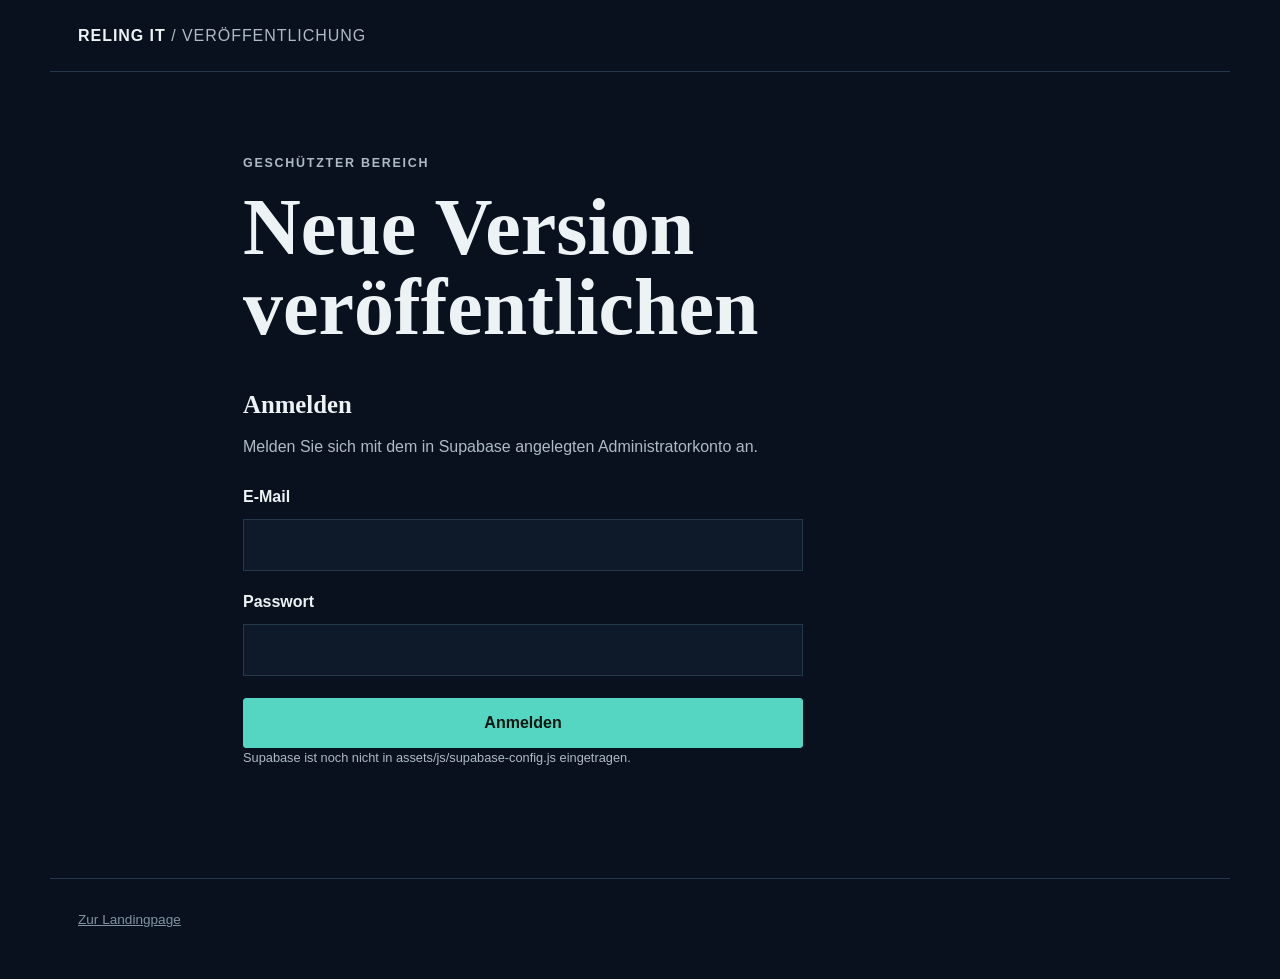
==== admin.html @ 543d645a "Refine site structure, legal pages, and PDF navigation" ====
<!doctype html>
<html lang="de">
<head>
  <meta charset="utf-8">
  <meta name="viewport" content="width=device-width, initial-scale=1">
  <meta name="robots" content="noindex, nofollow">
  <title>Neue Version veröffentlichen</title>
  <link rel="stylesheet" href="assets/css/styles.css">
  <link rel="stylesheet" href="assets/css/legal.css">
  <script src="assets/js/supabase-config.js"></script>
  <script src="assets/js/admin.js" defer></script>
</head>
<body>
  <header class="site-header">
    <a class="brand" href="index.html">Reling IT <span>/ Veröffentlichung</span></a>
  </header>

  <main class="legal">
    <p class="section-label">Geschützter Bereich</p>
    <h1>Neue Version veröffentlichen</h1>

    <section id="login-panel" aria-labelledby="login-title">
      <h2 id="login-title">Anmelden</h2>
      <p>Melden Sie sich mit dem in Supabase angelegten Administratorkonto an.</p>
      <form id="login-form" class="admin-form">
        <label for="admin-email">E-Mail</label>
        <input id="admin-email" type="email" required autocomplete="username">

        <label for="admin-password">Passwort</label>
        <input
          id="admin-password"
          type="password"
          required
          autocomplete="current-password"
        >

        <button class="button primary" type="submit">Anmelden</button>
      </form>
    </section>

    <section id="publish-panel" aria-labelledby="publish-title" hidden>
      <h2 id="publish-title">Fortsetzung hochladen</h2>
      <p class="notice">
        Erst wenn beide Dateien erfolgreich hochgeladen sind, wird die neue
        Version auf der Landingpage sichtbar.
      </p>

      <form id="publish-form" class="admin-form">
        <label for="version">Versionsnummer</label>
        <input id="version" required placeholder="z. B. 1.11">

        <label for="display-date">Angezeigtes Datum</label>
        <input
          id="display-date"
          required
          placeholder="z. B. 15. September 2026"
        >

        <label for="page-count">Seitenzahl</label>
        <input id="page-count" type="number" min="1" max="1000" required>

        <label for="story-html">HTML-Lesefassung</label>
        <input id="story-html" type="file" accept=".html,text/html" required>

        <label for="story-pdf">PDF</label>
        <input id="story-pdf" type="file" accept=".pdf,application/pdf" required>

        <button class="button primary" type="submit">
          Version jetzt veröffentlichen
        </button>
        <button class="button secondary" id="logout" type="button">
          Abmelden
        </button>
      </form>
    </section>

    <p id="admin-status" class="form-note" aria-live="polite"></p>
  </main>

  <footer>
    <a href="index.html">Zur Landingpage</a>
  </footer>
</body>
</html>
---- assets/css/styles.css ----
/* ---------- Design tokens and base styles ---------- */
:root {
  --night: #08111d;
  --panel: #0e1a29;
  --ink: #edf2f4;
  --muted: #aebbc6;
  --line: #24384a;
  --cyan: #55d6c2;
  --gold: #f1b854;
  --paper: #f3efe6;
  --paper-ink: #14202a;
}

* {
  box-sizing: border-box;
}

html {
  scroll-behavior: smooth;
}

body {
  margin: 0;
  background: var(--night);
  color: var(--ink);
  font-family: Inter, "Segoe UI", Arial, sans-serif;
  line-height: 1.6;
}

a {
  color: inherit;
}

a:focus-visible,
button:focus-visible,
select:focus-visible,
textarea:focus-visible,
input:focus-visible {
  outline: 3px solid var(--gold);
  outline-offset: 3px;
}

main,
footer {
  max-width: 1180px;
  margin: auto;
}

/* ---------- Shared header and controls ---------- */
.site-header {
  display: flex;
  align-items: center;
  justify-content: space-between;
  height: 72px;
  max-width: 1180px;
  margin: auto;
  padding: 0 28px;
  border-bottom: 1px solid var(--line);
}

.brand {
  font-weight: 800;
  letter-spacing: 0.06em;
  text-decoration: none;
  text-transform: uppercase;
}

.brand span {
  color: var(--muted);
  font-weight: 400;
}

.site-header nav {
  display: flex;
  gap: 28px;
}

.site-header nav a {
  color: var(--muted);
  font-size: 0.9rem;
  text-decoration: none;
}

.site-header nav a:hover,
.site-header nav a:focus {
  color: var(--ink);
}

.button {
  display: inline-flex;
  align-items: center;
  justify-content: center;
  min-height: 50px;
  padding: 0 22px;
  border: 1px solid var(--cyan);
  border-radius: 3px;
  font: inherit;
  font-weight: 700;
  text-decoration: none;
  cursor: pointer;
}

.button:hover,
.button:focus {
  filter: brightness(1.08);
  transform: translateY(-1px);
}

.button:disabled {
  cursor: wait;
  opacity: 0.65;
}

.primary {
  background: var(--cyan);
  color: #071710;
}

.secondary {
  background: transparent;
  color: var(--cyan);
}

.text-link {
  align-self: center;
  color: var(--muted);
  font-size: 0.9rem;
  text-underline-offset: 4px;
}

.kicker,
.section-label {
  color: var(--cyan);
  font-size: 0.78rem;
  font-weight: 700;
  letter-spacing: 0.14em;
  text-transform: uppercase;
}

h2 {
  margin: 14px 0;
  font-family: Georgia, serif;
  font-size: clamp(2.3rem, 5vw, 4.2rem);
  line-height: 1.05;
}

/* ---------- Hero ---------- */
.hero {
  display: grid;
  grid-template-columns: 1.05fr 0.95fr;
  align-items: center;
  min-height: 680px;
  padding: 76px 28px 80px;
  gap: 70px;
}

.hero h1 {
  margin: 24px 0 34px;
  font-family: Georgia, serif;
  font-size: clamp(4.2rem, 9vw, 7.8rem);
  letter-spacing: -0.065em;
  line-height: 0.82;
}

.lede {
  max-width: 600px;
  color: var(--muted);
  font-size: clamp(1.1rem, 2vw, 1.45rem);
}

.actions {
  display: flex;
  flex-wrap: wrap;
  gap: 14px;
  margin: 36px 0 18px;
}

.meta {
  color: #8293a2;
  font-size: 0.85rem;
}

.hero-art {
  position: relative;
  height: 520px;
  overflow: hidden;
  border: 1px solid var(--line);
  background: linear-gradient(#15263a, #08111d 65%);
  clip-path: polygon(7% 0, 100% 0, 100% 93%, 0 100%, 0 8%);
}

.moon {
  position: absolute;
  top: 12%;
  right: 14%;
  width: 90px;
  height: 90px;
  border-radius: 50%;
  background: #e8e7d8;
  box-shadow: 0 0 60px #dbe6e080;
}

.route {
  position: absolute;
  bottom: -30px;
  left: 50%;
  width: 2px;
  height: 420px;
  background: repeating-linear-gradient(
    var(--gold) 0 25px,
    transparent 25px 48px
  );
  transform-origin: bottom;
}

.route-a { transform: rotate(-17deg); }
.route-b { transform: rotate(17deg); }

.car {
  position: absolute;
  bottom: 42px;
  left: calc(50% - 50px);
  width: 100px;
  height: 52px;
  border: 1px solid #60768a;
  border-radius: 28px 28px 10px 10px;
  background: #26394d;
}

.car span {
  position: absolute;
  bottom: -8px;
  width: 22px;
  height: 22px;
  border: 4px solid #26394d;
  border-radius: 50%;
  background: #050a10;
}

.car span:first-child { left: 11px; }
.car span:last-child { right: 11px; }

.signal {
  position: absolute;
  top: 57%;
  font: 600 0.75rem ui-monospace, monospace;
  letter-spacing: 0.08em;
}

.signal::before {
  display: block;
  width: 8px;
  height: 8px;
  margin: auto auto 7px;
  border-radius: 50%;
  box-shadow: 0 0 0 6px currentColor;
  content: "";
}

.navis { left: 18%; color: var(--cyan); }
.lumen { right: 16%; color: var(--gold); }

/* ---------- Editorial content ---------- */
.story {
  display: grid;
  grid-template-columns: 1fr 1fr;
  gap: 80px;
  margin: 0 28px;
  padding: 92px 0;
  border-top: 1px solid var(--line);
}

.story-copy {
  color: var(--muted);
  font-size: 1.15rem;
}

.themes {
  display: grid;
  grid-template-columns: repeat(3, 1fr);
  margin: 0 28px 110px;
  border: 1px solid var(--line);
}

.themes article {
  min-height: 220px;
  padding: 34px;
}

.themes article + article { border-left: 1px solid var(--line); }
.themes span { color: var(--gold); font-family: ui-monospace, monospace; }
.themes h3 { margin: 35px 0 10px; font-size: 1.25rem; }
.themes p { margin: 0; color: var(--muted); }

.feedback {
  display: grid;
  grid-template-columns: 0.85fr 1.15fr;
  gap: 80px;
  margin: 0 28px 90px;
  padding: 72px;
  background: var(--paper);
  color: var(--paper-ink);
}

.feedback > div > p:last-child { color: #53636d; }
.feedback form { display: grid; gap: 10px; }
.feedback label { font-size: 0.88rem; font-weight: 700; }

.feedback select,
.feedback textarea {
  width: 100%;
  padding: 12px;
  border: 1px solid #aab4b6;
  border-radius: 2px;
  background: #fff;
  font: inherit;
}

.feedback textarea { resize: vertical; }

.check {
  display: flex;
  align-items: flex-start;
  gap: 10px;
  margin: 6px 0 10px;
  font-weight: 400 !important;
}

.check input { margin-top: 5px; }
.form-note { margin: 0; color: #66747c; font-size: 0.8rem; }

/* Honeypot: available to bots, outside the visible viewport for readers. */
.trap {
  position: absolute;
  left: -10000px;
  width: 1px;
  height: 1px;
  overflow: hidden;
}

.ai-note {
  margin: 0 28px 90px;
  padding: 42px;
  border: 1px solid var(--line);
}

.ai-note h2 { font-size: 2rem; }
.ai-note p:last-child { max-width: 75ch; color: var(--muted); }

footer {
  display: flex;
  justify-content: space-between;
  gap: 24px;
  padding: 30px 28px 48px;
  border-top: 1px solid var(--line);
  color: #8293a2;
  font-size: 0.85rem;
}

footer p { margin: 0; }
footer nav { text-align: right; }

/* ---------- PDF viewer ---------- */
.viewer-page {
  display: grid;
  grid-template-rows: auto 1fr;
  min-height: 100vh;
}

.viewer-header {
  display: flex;
  align-items: center;
  justify-content: space-between;
  gap: 20px;
  padding: 14px 24px;
  border-bottom: 1px solid var(--line);
  background: var(--panel);
}

.viewer-main {
  display: grid;
  grid-template-rows: 1fr auto;
  width: 100%;
  max-width: none;
  min-height: 0;
}

#pdf-frame {
  width: 100%;
  height: 100%;
  min-height: calc(100vh - 95px);
  border: 0;
  background: #333;
}

.viewer-fallback {
  margin: 0;
  padding: 8px 24px;
  color: var(--muted);
  font-size: 0.85rem;
}

/* ---------- Responsive behavior ---------- */
@media (max-width: 800px) {
  .site-header nav { display: none; }
  .hero { grid-template-columns: 1fr; padding-top: 52px; }
  .hero h1 { font-size: clamp(4rem, 20vw, 6rem); }
  .hero-art { height: 380px; }
  .story,
  .feedback { grid-template-columns: 1fr; gap: 30px; }
  .themes { grid-template-columns: 1fr; }
  .themes article + article { border-top: 1px solid var(--line); border-left: 0; }
  .feedback { padding: 40px 26px; }
  footer { flex-direction: column; }
  footer nav { text-align: left; }
}

@media (max-width: 520px) {
  .viewer-header { align-items: stretch; flex-direction: column; }
  .viewer-header .button { width: 100%; }
  #pdf-frame { min-height: calc(100vh - 160px); }
}

@media (prefers-reduced-motion: reduce) {
  html { scroll-behavior: auto; }
  .button { transition: none; }
}
---- assets/css/legal.css ----
/* Legal and administration pages extend the shared site design. */
main.legal {
  max-width: 850px;
  margin: 0 auto;
  padding: 70px 28px 110px;
}

.legal h1 {
  margin: 0 0 45px;
  font-family: Georgia, serif;
  font-size: clamp(2.8rem, 7vw, 5rem);
  line-height: 1;
}

.legal h2 {
  margin-top: 42px;
  font-size: 1.55rem;
}

.legal p,
.legal li { color: var(--muted); }
.legal a { color: var(--cyan); }

.placeholder {
  display: inline-block;
  padding: 1px 6px;
  border: 1px solid #795036;
  background: #3a251b;
  color: #ffc78d;
}

.legal .notice {
  padding: 18px;
  border-left: 3px solid var(--gold);
  background: var(--panel);
}

.admin-form {
  display: grid;
  gap: 10px;
  max-width: 560px;
}

.admin-form label {
  margin-top: 8px;
  font-weight: 700;
}

.admin-form input {
  padding: 12px;
  border: 1px solid var(--line);
  background: var(--panel);
  color: var(--ink);
  font: inherit;
}

.admin-form .button { margin-top: 12px; }
.admin-form .secondary { background: transparent; }
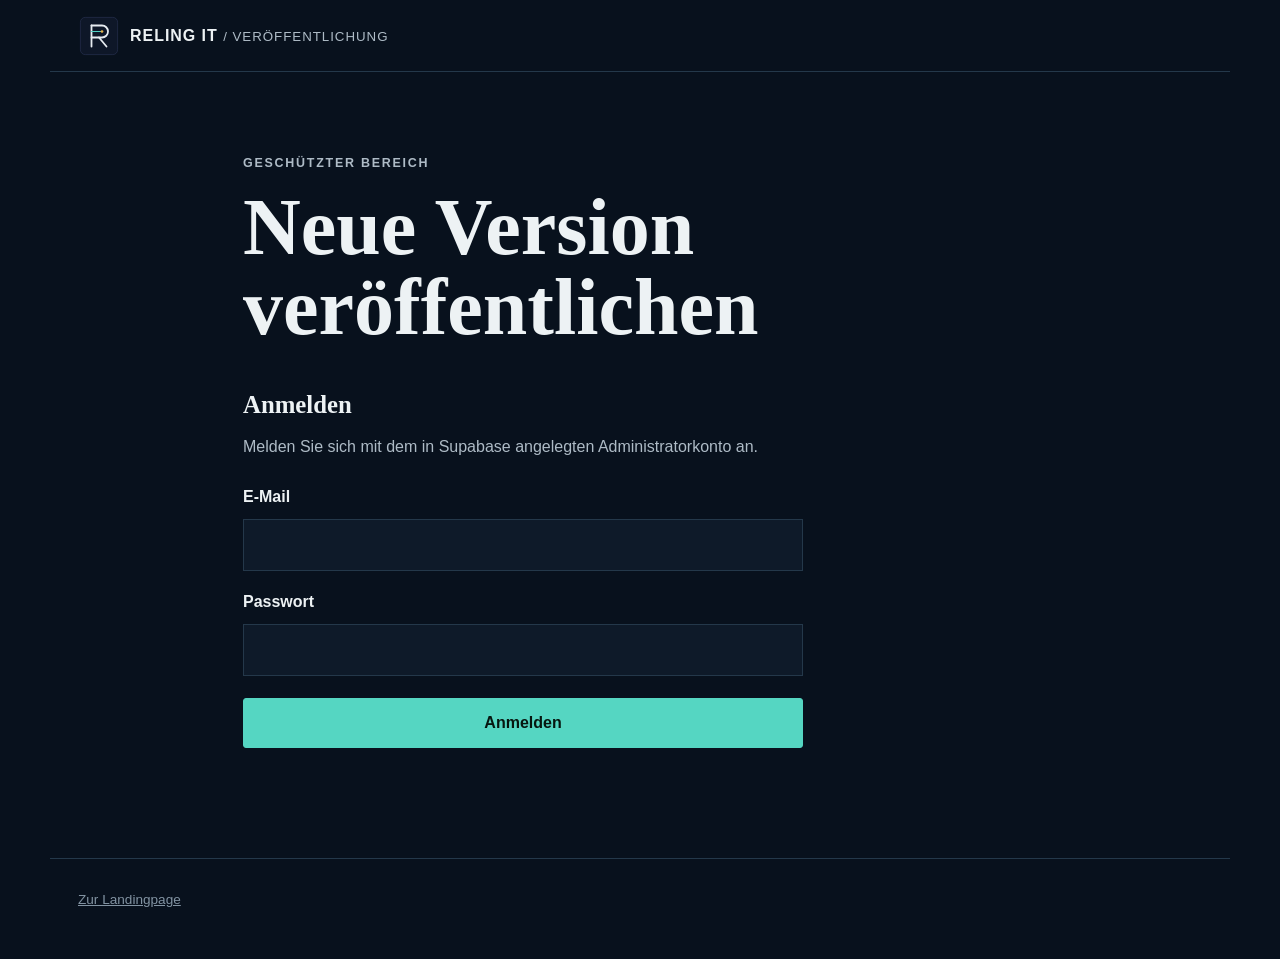
==== commit e779825b: "Publish story v1.18 with workshop handout and branding" ====
--- a/admin.html
+++ b/admin.html
@@ -5,6 +5,7 @@
   <meta name="viewport" content="width=device-width, initial-scale=1">
   <meta name="robots" content="noindex, nofollow">
   <title>Neue Version veröffentlichen</title>
+  <link rel="icon" href="assets/img/favicon.png" type="image/png">
   <link rel="stylesheet" href="assets/css/styles.css">
   <link rel="stylesheet" href="assets/css/legal.css">
   <script src="assets/js/supabase-config.js"></script>
@@ -12,7 +13,7 @@
 </head>
 <body>
   <header class="site-header">
-    <a class="brand" href="index.html">Reling IT <span>/ Veröffentlichung</span></a>
+    <a class="brand" href="index.html"><img src="assets/img/reling-it-logo.svg" alt=""><span>Reling IT <small>/ Veröffentlichung</small></span></a>
   </header>
 
   <main class="legal">
@@ -65,6 +66,15 @@
         <label for="story-pdf">PDF</label>
         <input id="story-pdf" type="file" accept=".pdf,application/pdf" required>
 
+        <fieldset class="optional-files">
+          <legend>Begleitendes Handout (optional)</legend>
+          <p>Wenn das Handout geändert wurde, bitte immer HTML und PDF gemeinsam auswählen.</p>
+          <label for="handout-html">Handout als HTML</label>
+          <input id="handout-html" type="file" accept=".html,text/html">
+          <label for="handout-pdf">Handout als PDF</label>
+          <input id="handout-pdf" type="file" accept=".pdf,application/pdf">
+        </fieldset>
+
         <button class="button primary" type="submit">
           Version jetzt veröffentlichen
         </button>
--- a/assets/css/styles.css
+++ b/assets/css/styles.css
@@ -59,13 +59,21 @@
 }
 
 .brand {
+  display: inline-flex;
+  align-items: center;
+  gap: 10px;
   font-weight: 800;
   letter-spacing: 0.06em;
   text-decoration: none;
   text-transform: uppercase;
 }
 
-.brand span {
+.brand img {
+  width: 42px;
+  height: 42px;
+}
+
+.brand small {
   color: var(--muted);
   font-weight: 400;
 }
@@ -261,7 +269,8 @@
 .lumen { right: 16%; color: var(--gold); }
 
 /* ---------- Editorial content ---------- */
-.story {
+.story,
+.companion {
   display: grid;
   grid-template-columns: 1fr 1fr;
   gap: 80px;
@@ -269,6 +278,13 @@
   padding: 92px 0;
   border-top: 1px solid var(--line);
 }
+
+.companion-copy {
+  color: var(--muted);
+  font-size: 1.08rem;
+}
+
+.companion-copy .actions { margin-bottom: 0; }
 
 .story-copy {
   color: var(--muted);
@@ -377,6 +393,100 @@
   background: var(--panel);
 }
 
+.viewer-brand {
+  display: flex;
+  align-items: center;
+  gap: 12px;
+}
+
+.viewer-brand img {
+  display: block;
+  width: 46px;
+  height: 46px;
+}
+
+.optional-files {
+  display: grid;
+  gap: 10px;
+  margin: 18px 0;
+  padding: 18px;
+  border: 1px solid var(--line);
+}
+
+.optional-files p { margin: 0 0 6px; color: var(--muted); }
+
+.viewer-meta {
+  display: grid;
+  gap: 2px;
+  text-align: right;
+}
+
+.viewer-meta span {
+  color: var(--muted);
+  font-size: 0.85rem;
+}
+
+.reader-navigation {
+  display: grid;
+  grid-template-columns: auto minmax(190px, 320px);
+  align-items: center;
+  gap: 2px 10px;
+}
+
+.reader-navigation label {
+  color: var(--muted);
+  font-size: 0.8rem;
+}
+
+.reader-navigation select {
+  min-height: 42px;
+  padding: 6px 34px 6px 10px;
+  border: 1px solid var(--line);
+  border-radius: 8px;
+  background: var(--panel);
+  color: var(--ink);
+  font: inherit;
+}
+
+#current-section {
+  grid-column: 1 / -1;
+  overflow: hidden;
+  color: var(--muted);
+  font-size: 0.78rem;
+  text-align: center;
+  text-overflow: ellipsis;
+  white-space: nowrap;
+}
+
+.zoom-controls {
+  display: flex;
+  align-items: center;
+  gap: 6px;
+}
+
+.zoom-controls button {
+  min-width: 42px;
+  min-height: 42px;
+  padding: 6px 10px;
+  border: 1px solid var(--line);
+  border-radius: 8px;
+  background: var(--panel);
+  color: var(--ink);
+  font: inherit;
+  font-weight: 700;
+  cursor: pointer;
+}
+
+.zoom-controls button:focus-visible {
+  outline: 3px solid var(--cyan);
+  outline-offset: 2px;
+}
+
+.zoom-controls button:disabled {
+  cursor: not-allowed;
+  opacity: 0.45;
+}
+
 .viewer-main {
   display: grid;
   grid-template-rows: 1fr auto;
@@ -385,12 +495,21 @@
   min-height: 0;
 }
 
-#pdf-frame {
+#pdf-frame,
+#story-frame,
+#handout-frame {
   width: 100%;
   height: 100%;
   min-height: calc(100vh - 95px);
   border: 0;
+}
+
+#pdf-frame {
   background: #333;
+}
+
+#story-frame {
+  background: white;
 }
 
 .viewer-fallback {
@@ -407,18 +526,30 @@
   .hero h1 { font-size: clamp(4rem, 20vw, 6rem); }
   .hero-art { height: 380px; }
   .story,
+  .companion,
   .feedback { grid-template-columns: 1fr; gap: 30px; }
   .themes { grid-template-columns: 1fr; }
   .themes article + article { border-top: 1px solid var(--line); border-left: 0; }
   .feedback { padding: 40px 26px; }
   footer { flex-direction: column; }
   footer nav { text-align: left; }
+  .viewer-header { flex-wrap: wrap; }
+  .reader-navigation { order: 3; width: 100%; }
+  .reader-navigation select { width: 100%; }
 }
 
 @media (max-width: 520px) {
   .viewer-header { align-items: stretch; flex-direction: column; }
   .viewer-header .button { width: 100%; }
-  #pdf-frame { min-height: calc(100vh - 160px); }
+  .reader-navigation { grid-template-columns: 1fr; }
+  .reader-navigation label,
+  #current-section { text-align: left; }
+  .zoom-controls { justify-content: center; }
+  .zoom-controls button { flex: 1; }
+  .viewer-meta { text-align: left; }
+  #pdf-frame,
+  #story-frame,
+  #handout-frame { min-height: calc(100vh - 160px); }
 }
 
 @media (prefers-reduced-motion: reduce) {
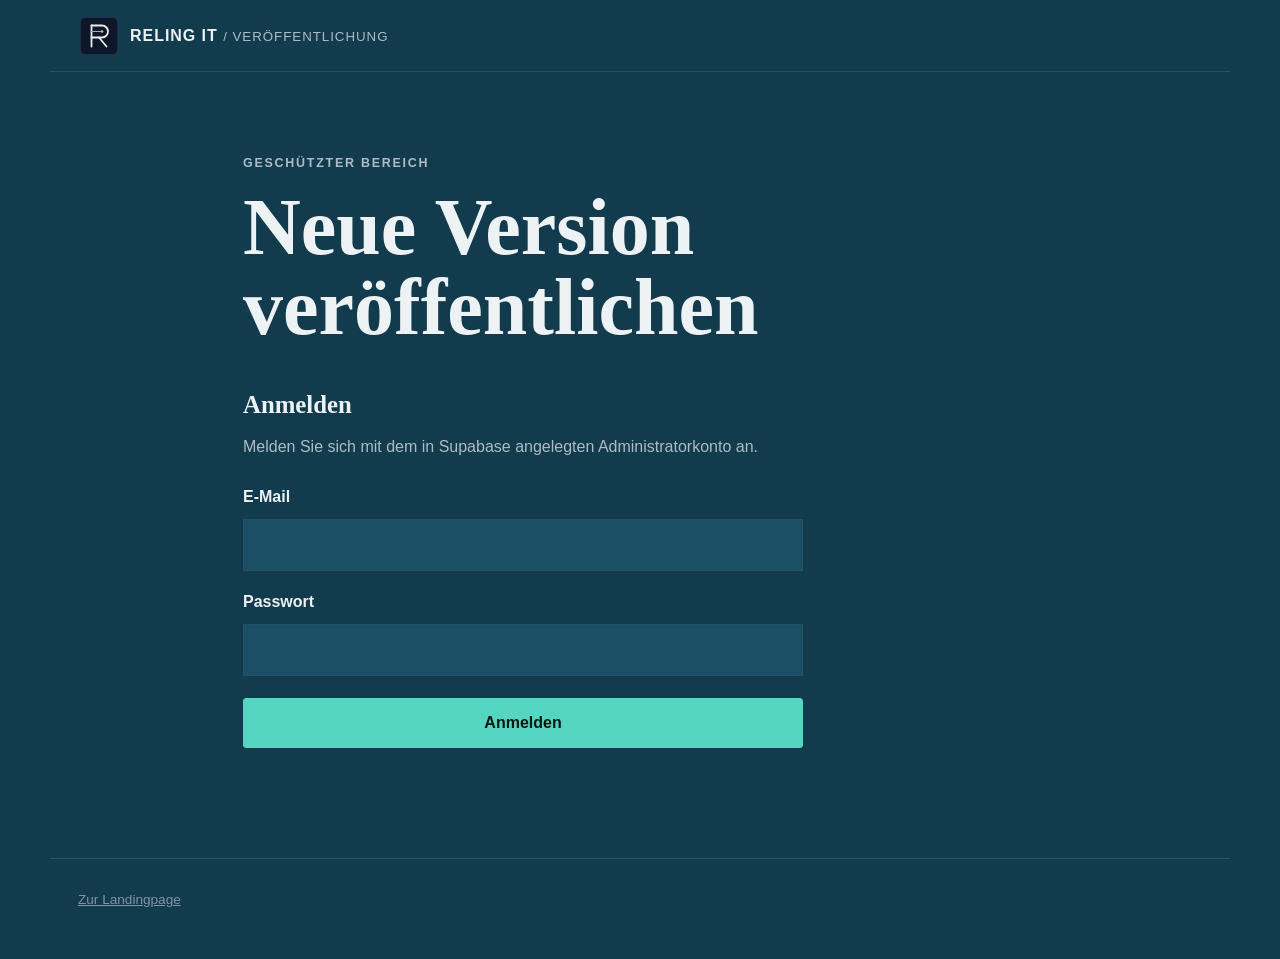
==== commit f6a4d94f: "Harden admin MFA and public feedback" ====
--- a/admin.html
+++ b/admin.html
@@ -36,6 +36,38 @@
         >
 
         <button class="button primary" type="submit">Anmelden</button>
+      </form>
+    </section>
+
+    <section id="mfa-panel" aria-labelledby="mfa-title" hidden>
+      <h2 id="mfa-title">Zweiten Faktor bestätigen</h2>
+      <p id="mfa-instructions">
+        Geben Sie den sechsstelligen Code Ihrer Authenticator-App ein.
+      </p>
+      <div id="mfa-enrollment" hidden>
+        <p>
+          Richten Sie den zweiten Faktor einmalig ein: QR-Code mit Ihrer
+          Authenticator-App scannen und anschließend den erzeugten Code
+          bestätigen.
+        </p>
+        <img id="mfa-qr" class="mfa-qr" alt="QR-Code für die Authenticator-App">
+        <details>
+          <summary>Alternativen Einrichtungsschlüssel anzeigen</summary>
+          <code id="mfa-secret"></code>
+        </details>
+      </div>
+      <form id="mfa-form" class="admin-form">
+        <label for="mfa-code">Authenticator-Code</label>
+        <input
+          id="mfa-code"
+          inputmode="numeric"
+          autocomplete="one-time-code"
+          pattern="[0-9]{6}"
+          maxlength="6"
+          required
+        >
+        <button class="button primary" type="submit">Code bestätigen</button>
+        <button class="button secondary" id="mfa-logout" type="button">Abbrechen und abmelden</button>
       </form>
     </section>
 
--- a/assets/css/styles.css
+++ b/assets/css/styles.css
@@ -1,10 +1,10 @@
 /* ---------- Design tokens and base styles ---------- */
 :root {
-  --night: #08111d;
-  --panel: #0e1a29;
+  --night: #123b4e;
+  --panel: #1b4f66;
   --ink: #edf2f4;
   --muted: #aebbc6;
-  --line: #24384a;
+  --line: #265066;
   --cyan: #55d6c2;
   --gold: #f1b854;
   --paper: #f3efe6;
@@ -193,7 +193,7 @@
   height: 520px;
   overflow: hidden;
   border: 1px solid var(--line);
-  background: linear-gradient(#15263a, #08111d 65%);
+  background: linear-gradient(#24647e, #123b4e 68%);
   clip-path: polygon(7% 0, 100% 0, 100% 93%, 0 100%, 0 8%);
 }
 
@@ -232,7 +232,7 @@
   height: 52px;
   border: 1px solid #60768a;
   border-radius: 28px 28px 10px 10px;
-  background: #26394d;
+  background: #2c5c73;
 }
 
 .car span {
@@ -240,9 +240,9 @@
   bottom: -8px;
   width: 22px;
   height: 22px;
-  border: 4px solid #26394d;
+  border: 4px solid #2c5c73;
   border-radius: 50%;
-  background: #050a10;
+  background: #081f29;
 }
 
 .car span:first-child { left: 11px; }
--- a/assets/css/legal.css
+++ b/assets/css/legal.css
@@ -56,3 +56,18 @@
 
 .admin-form .button { margin-top: 12px; }
 .admin-form .secondary { background: transparent; }
+
+.mfa-qr {
+  display: block;
+  width: min(260px, 100%);
+  margin: 20px 0;
+  padding: 12px;
+  background: #fff;
+}
+
+#mfa-secret {
+  display: block;
+  margin: 12px 0 24px;
+  overflow-wrap: anywhere;
+  color: var(--ink);
+}
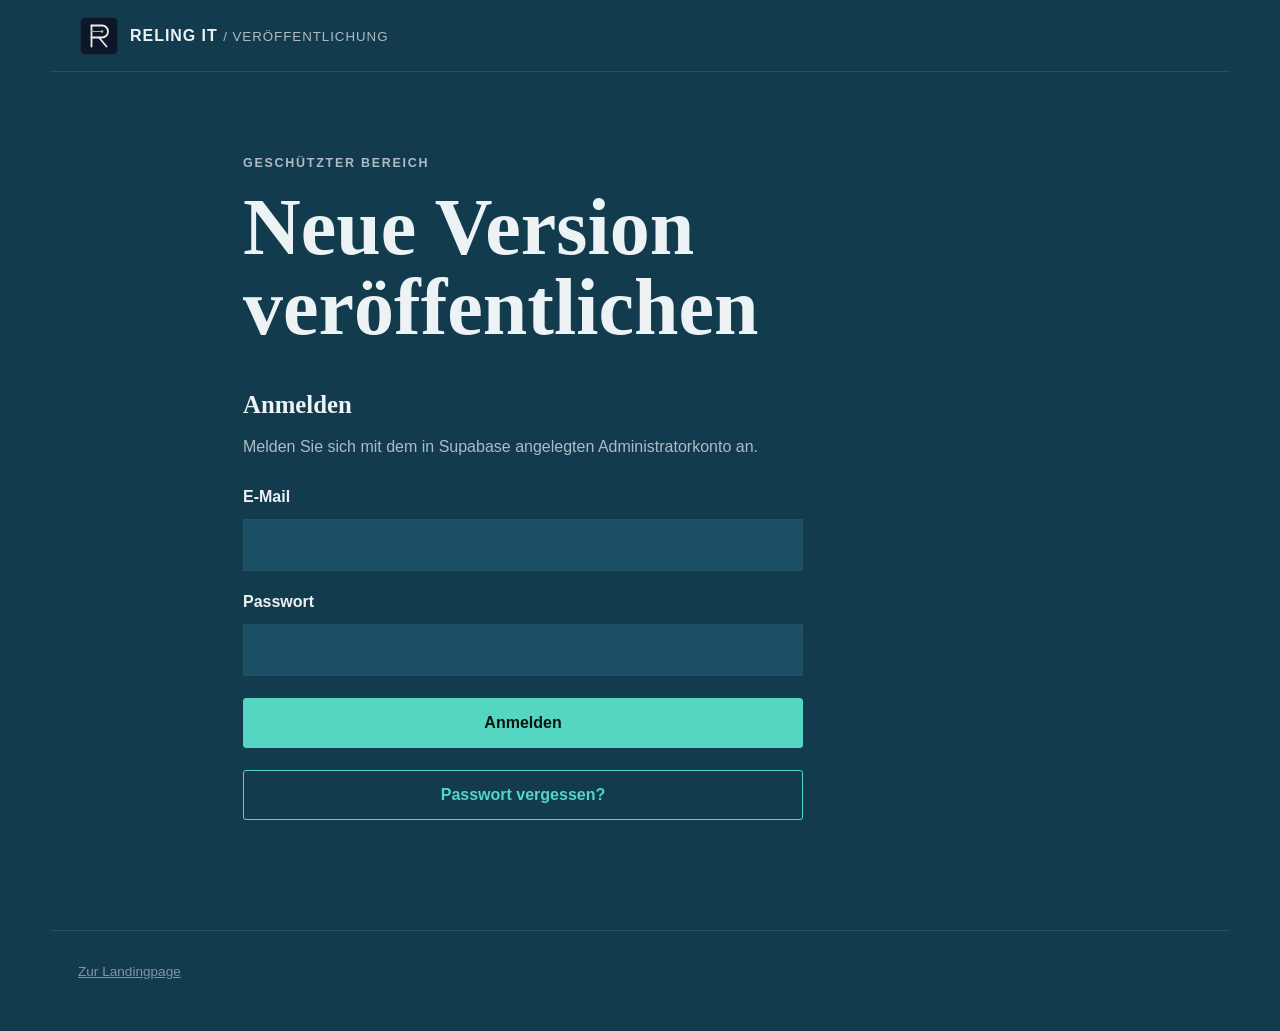
==== commit a900924b: "Fix admin password recovery flow" ====
--- a/admin.html
+++ b/admin.html
@@ -36,6 +36,34 @@
         >
 
         <button class="button primary" type="submit">Anmelden</button>
+        <button class="button secondary" id="forgot-password" type="button">
+          Passwort vergessen?
+        </button>
+      </form>
+    </section>
+
+    <section id="reset-request-panel" aria-labelledby="reset-request-title" hidden>
+      <h2 id="reset-request-title">Passwort zurücksetzen</h2>
+      <p>Sie erhalten eine E-Mail mit einem Link zurück zu dieser Admin-Seite.</p>
+      <form id="reset-request-form" class="admin-form">
+        <label for="reset-email">E-Mail</label>
+        <input id="reset-email" type="email" required autocomplete="email">
+        <button class="button primary" type="submit">Rücksetzlink senden</button>
+        <button class="button secondary" id="reset-request-cancel" type="button">
+          Zurück zur Anmeldung
+        </button>
+      </form>
+    </section>
+
+    <section id="reset-password-panel" aria-labelledby="reset-password-title" hidden>
+      <h2 id="reset-password-title">Neues Passwort festlegen</h2>
+      <p>Vergeben Sie ein neues Passwort mit mindestens zwölf Zeichen.</p>
+      <form id="reset-password-form" class="admin-form">
+        <label for="new-password">Neues Passwort</label>
+        <input id="new-password" type="password" minlength="12" required autocomplete="new-password">
+        <label for="new-password-confirm">Neues Passwort wiederholen</label>
+        <input id="new-password-confirm" type="password" minlength="12" required autocomplete="new-password">
+        <button class="button primary" type="submit">Passwort speichern</button>
       </form>
     </section>
 
